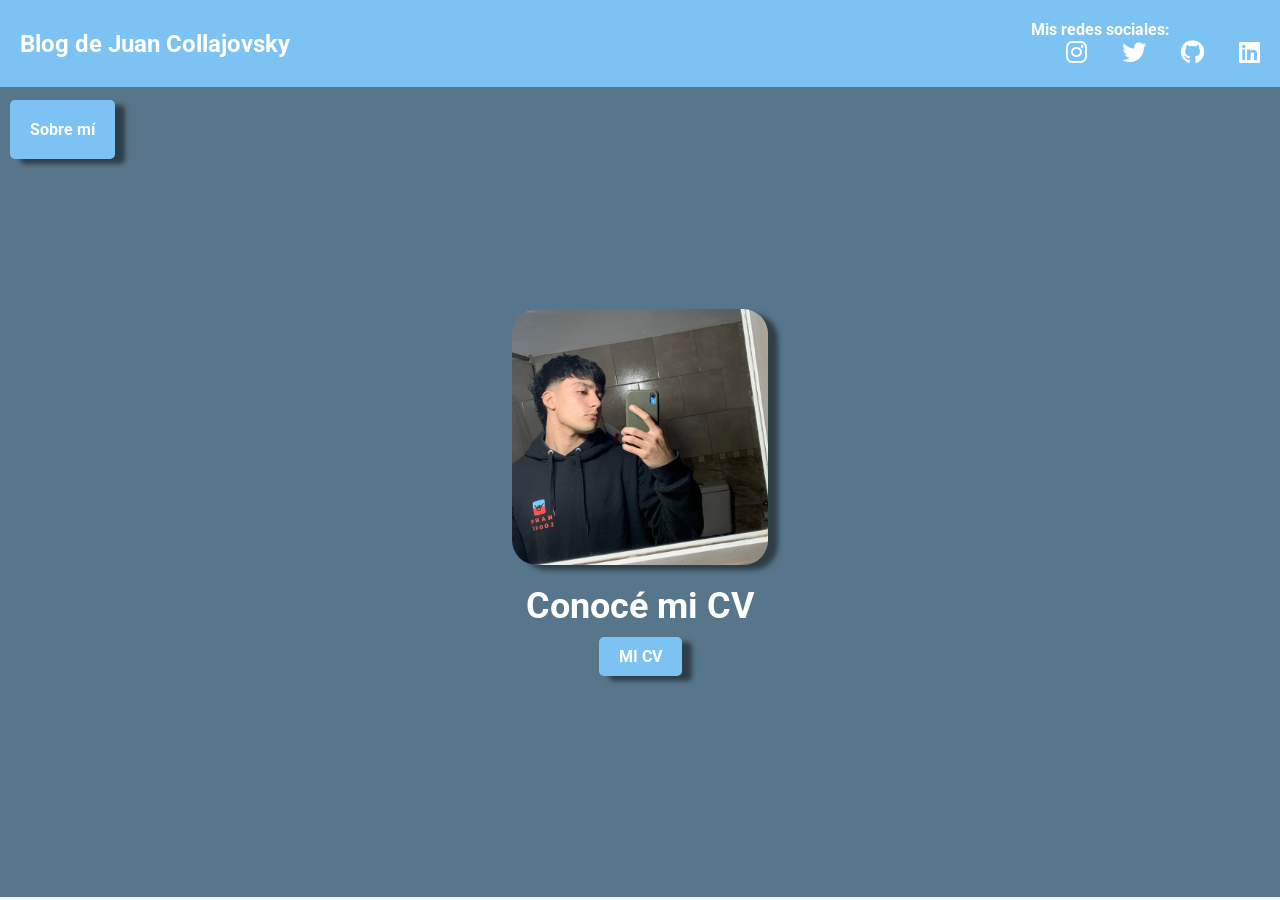
==== index.html @ 55a8a2fd "add files via upload" ====
<!DOCTYPE html>
<html lang="es">
<head>
    <meta charset="UTF-8">
    <meta name="viewport" content="width=device-width, initial-scale=1.0">
    <title>Mi Blog</title>
    <link rel="stylesheet" href="main.css">
    <link href="https://fonts.googleapis.com/css2?family=Roboto:wght@300;700&display=swap" rel="stylesheet">
</head>
<body>
    <header>
        <div class="logo">
            <h1>Blog de Juan Collajovsky</h1>
        </div>
        <nav class="social">
            <h4> Mis redes sociales:</h4>
            <link rel="stylesheet" href="https://cdnjs.cloudflare.com/ajax/libs/font-awesome/6.0.0-beta3/css/all.min.css">
            <ul>
                <li><a href="https://www.instagram.com/juani.colla/"><i class="fab fa-instagram"></i></a></li>
                <li><a href="https://x.com/juancollajovsky"><i class="fab fa-twitter"></i></a></li>
                <li><a href="https://github.com/juanicolla"><i class="fa-brands fa-github"></i></a></li>
                <li><a href="https://www.linkedin.com/in/juancollajovsky/"><i class="fa-brands fa-linkedin"></i></a></li>
            </ul>
        </nav>
    </header>
    
    <section class="hero">
        <div> <a href="perfil.html" target="_blank" class="about-me-button">Sobre mí</a> </div>
        
        <img src="imagenes\foto.header.jpg.jpeg" alt="Imagen de cabecera" class="header-image">
        
        <h2>Conocé mi CV</h2>
        
        <a href="imagenes\foto.CVjpg.jpg" target="_blank" class="cv-button">MI CV</a>
    </section>
    
    <script src="app.js"></script>
</body>
</html>
---- main.css ----
* {
    margin: 0;
    padding: 0;
    box-sizing: border-box;
}

body {
    font-family: 'Roboto', sans-serif;
    background-color: #f4f4f4;
    height: 100vh;
}

header {
    display: flex;
    justify-content: space-between;
    align-items: center;
    padding: 20px;
    background-color: #7cc3f3; 
}

.logo h1 {
    font-size: 24px;
    color: white;
}

.social h4 {
    color: #ffffff;
    margin-right: 10px;
}

.social ul {
    list-style: none;
    display: flex;
}

.social ul li {
    margin-left: 35px; 
}

.social ul li a {
    color: white;
    font-size: 24px;
    text-decoration: none;
}


.hero {
    display: flex;
    flex-direction: column;  
    justify-content: center;
    align-items: center;
    height: 90vh;
    background-color: #57768b;
    text-align: center;
    overflow: hidden;
}

.header-image {
    max-width: 20%;  
    height: auto;
    object-fit: contain;
    border-radius: 25px;
    box-shadow:10px 5px 5px #2e3e47;
}

.hero h2 {
    margin-top: 20px;
    font-size: 36px;
    color: white;
}

.hero a.cv-button {
    display: inline-block;
    margin-top: 10px;
    padding: 10px 20px;
    background-color: #7cc3f3;
    color: white;
    text-decoration: none;
    border-radius: 5px;
    font-weight: bold;
    transition: background-color 0.3s ease;
    box-shadow:10px 5px 5px #2e3e47;
}

.hero a.cv-button:hover {
    background-color: #2ca5f5;
}

.about-me-button {
    position: absolute;
    top: 100px;
    left: 10px;
    background-color: #7cc3f3;
    color: white;
    padding: 20px 20px;
    border-radius: 5px;
    text-decoration: none;
    font-weight: bold;
    transition: background-color 0.3s ease;
    box-shadow:10px 5px 5px #2e3e47;
}

.about-me-button:hover {
    background-color: #2ca5f5;
}
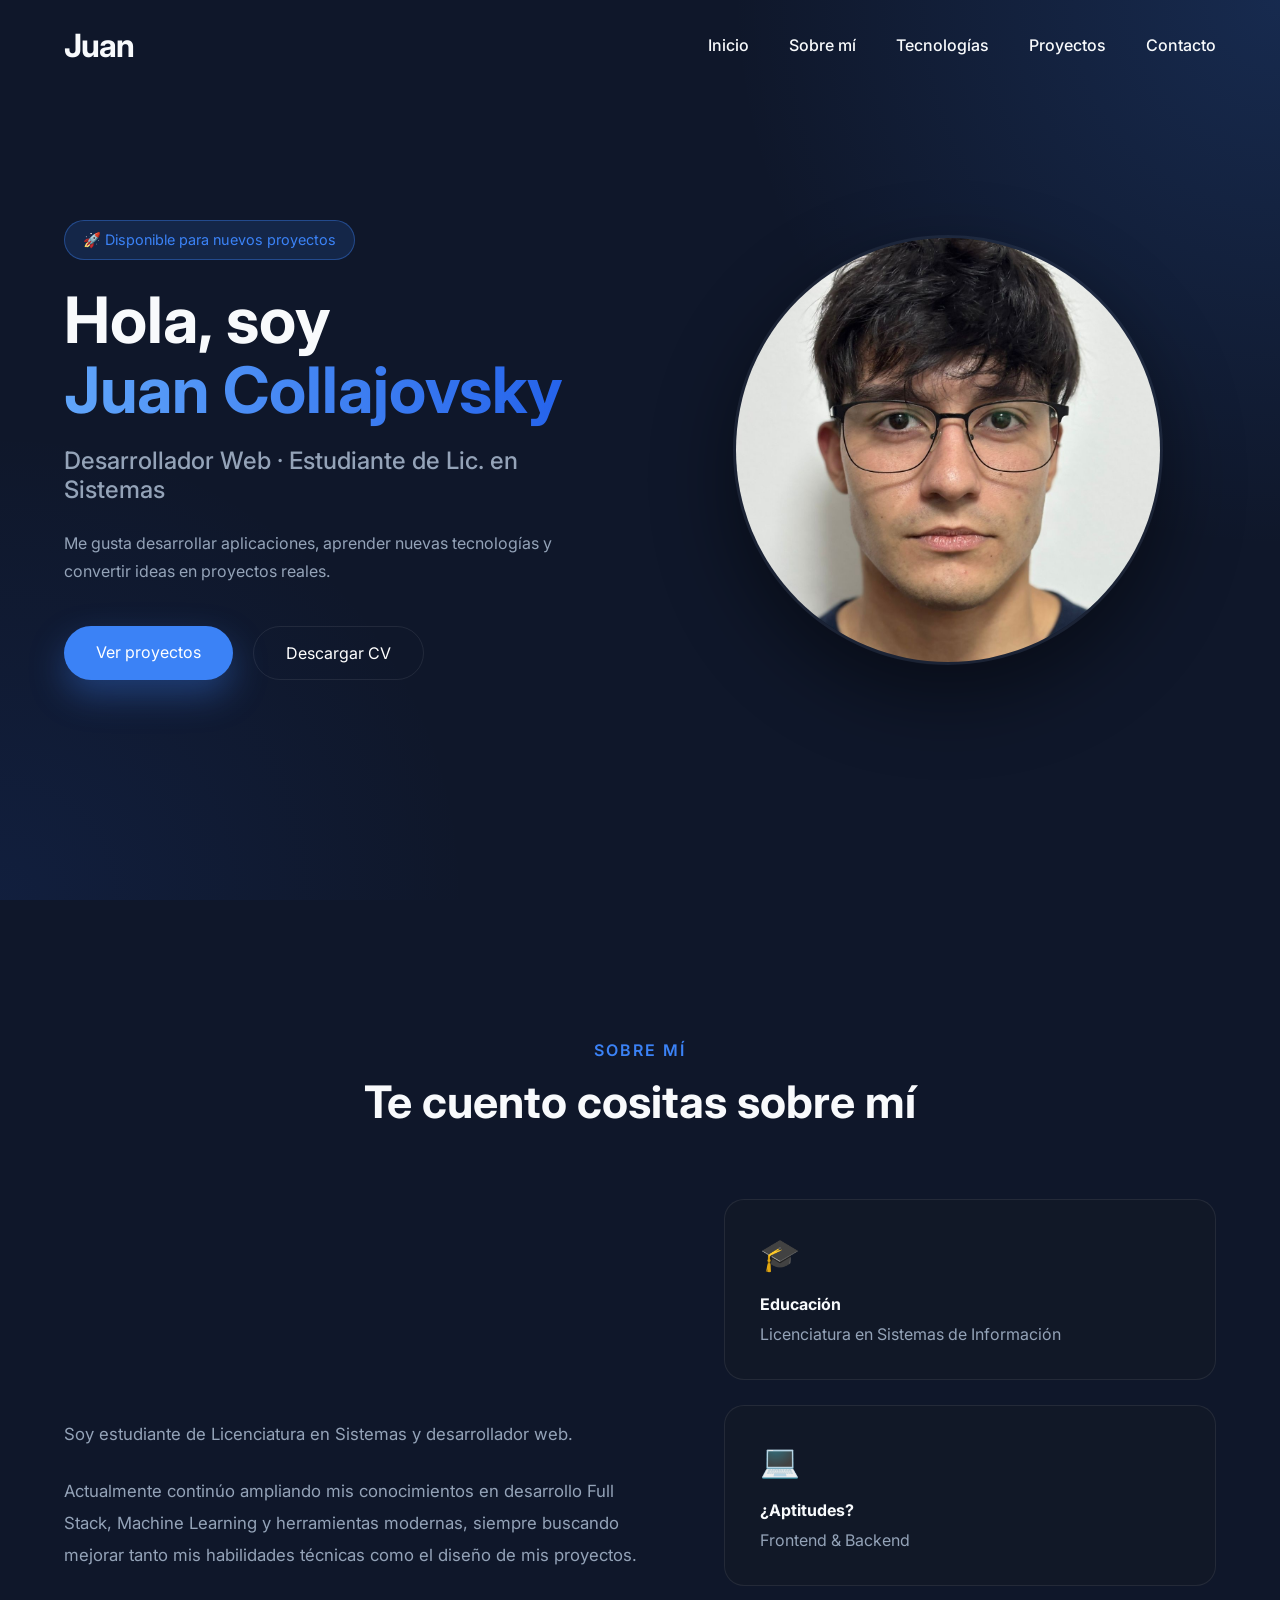
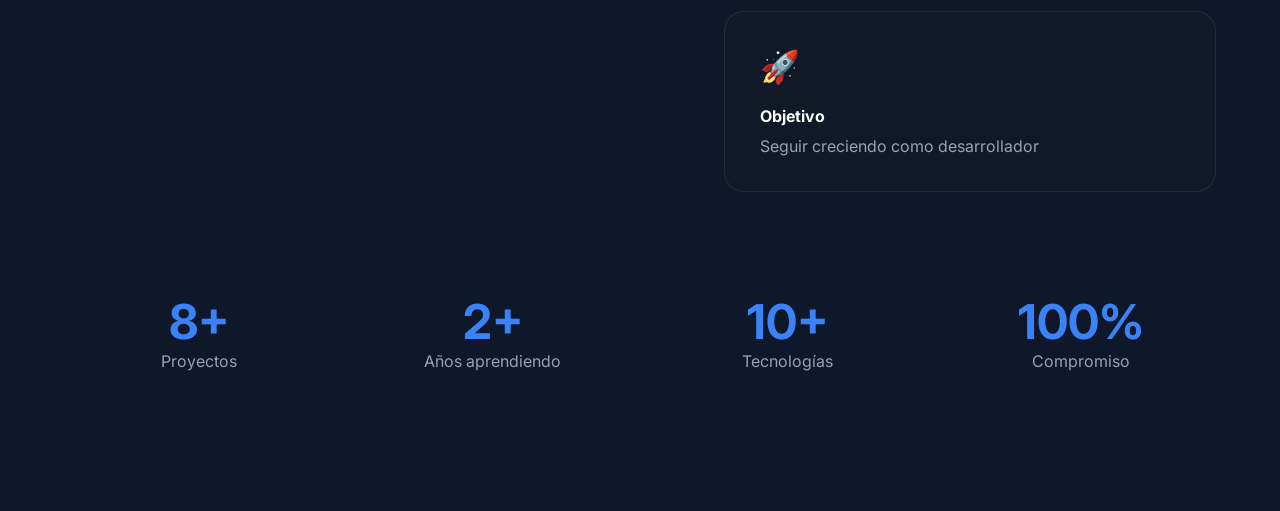
==== commit 499c6018: "se agregaron todos los archivos" ====
--- a/index.html
+++ b/index.html
@@ -1,39 +1,218 @@
 <!DOCTYPE html>
 <html lang="es">
+
 <head>
     <meta charset="UTF-8">
     <meta name="viewport" content="width=device-width, initial-scale=1.0">
-    <title>Mi Blog</title>
-    <link rel="stylesheet" href="main.css">
-    <link href="https://fonts.googleapis.com/css2?family=Roboto:wght@300;700&display=swap" rel="stylesheet">
+
+    <title>Juan Collajovsky | Portfolio</title>
+
+    <link rel="preconnect" href="https://fonts.googleapis.com">
+    <link rel="preconnect" href="https://fonts.gstatic.com" crossorigin>
+
+    <link href="https://fonts.googleapis.com/css2?family=Inter:wght@300;400;500;600;700&display=swap" rel="stylesheet">
+
+    <link rel="stylesheet" href="css/style.css">
+    <link rel="stylesheet" href="css/animations.css">
+    <link rel="stylesheet" href="css/responsive.css">
 </head>
+
 <body>
-    <header>
-        <div class="logo">
-            <h1>Blog de Juan Collajovsky</h1>
+
+
+<header>
+
+    <div class="container">
+
+        <nav class="navbar">
+
+            <h2 class="logo">Juan</h2>
+
+            <ul class="nav-links">
+
+                <li><a href="#inicio">Inicio</a></li>
+
+                <li><a href="#sobre-mi">Sobre mí</a></li>
+
+                <li><a href="#">Tecnologías</a></li>
+
+                <li><a href="#">Proyectos</a></li>
+
+                <li><a href="#">Contacto</a></li>
+
+            </ul>
+
+        </nav>
+
+    </div>
+
+</header>
+
+<main>
+
+    <section class="hero">
+
+        <div class="container hero-content">
+
+            <div class="hero-text">
+
+                <span class="badge">
+                    🚀 Disponible para nuevos proyectos
+                </span>
+
+                <h1>
+                    Hola, soy <br>
+                    <span>Juan Collajovsky</span>
+                </h1>
+
+                <h2>
+                    Desarrollador Web · Estudiante de Lic. en Sistemas
+                </h2>
+
+                <p>
+
+                    Me gusta desarrollar aplicaciones,
+                    aprender nuevas tecnologías y convertir ideas
+                    en proyectos reales.
+
+                </p>
+
+                <div class="hero-buttons">
+
+                    <a href="#proyectos" class="btn-primary">
+                        Ver proyectos
+                    </a>
+
+                    <a href="assets\images\cv.jpg" class="btn-secondary">
+                        Descargar CV
+                    </a>
+
+                </div>
+
+            </div>
+
+            <div class="hero-image">
+
+                <div class="image-circle">
+
+                    <img src="assets\images\foto.header.jpg.jpeg" alt="Juan">
+
+                </div>
+
+            </div>
+
         </div>
-        <nav class="social">
-            <h4> Mis redes sociales:</h4>
-            <link rel="stylesheet" href="https://cdnjs.cloudflare.com/ajax/libs/font-awesome/6.0.0-beta3/css/all.min.css">
-            <ul>
-                <li><a href="https://www.instagram.com/juani.colla/"><i class="fab fa-instagram"></i></a></li>
-                <li><a href="https://x.com/juancollajovsky"><i class="fab fa-twitter"></i></a></li>
-                <li><a href="https://github.com/juanicolla"><i class="fa-brands fa-github"></i></a></li>
-                <li><a href="https://www.linkedin.com/in/juancollajovsky/"><i class="fa-brands fa-linkedin"></i></a></li>
-            </ul>
-        </nav>
-    </header>
-    
-    <section class="hero">
-        <div> <a href="perfil.html" target="_blank" class="about-me-button">Sobre mí</a> </div>
-        
-        <img src="imagenes\foto.header.jpg.jpeg" alt="Imagen de cabecera" class="header-image">
-        
-        <h2>Conocé mi CV</h2>
-        
-        <a href="imagenes\foto.CVjpg.jpg" target="_blank" class="cv-button">MI CV</a>
+
     </section>
-    
-    <script src="app.js"></script>
+
+    <section class="about" id="sobre-mi">
+
+    <div class="container">
+
+        <div class="section-title">
+
+            <span>Sobre mí</span>
+
+            <h2>Te cuento cositas sobre mí</h2>
+
+        </div>
+
+        <div class="about-content">
+
+            <div class="about-text">
+
+                <p>
+
+                    Soy estudiante de Licenciatura en Sistemas y desarrollador web.
+
+                </p>
+
+                <p>
+
+                    Actualmente continúo ampliando mis conocimientos en desarrollo Full Stack, Machine Learning y herramientas modernas, siempre buscando mejorar tanto mis habilidades técnicas como el diseño de mis proyectos.
+
+                </p>
+
+            </div>
+
+            <div class="about-cards">
+
+                <div class="info-card">
+
+                    <h3>🎓</h3>
+
+                    <h4>Educación</h4>
+
+                    <p>Licenciatura en Sistemas de Información</p>
+
+                </div>
+
+                <div class="info-card">
+
+                    <h3>💻</h3>
+
+                    <h4>¿Aptitudes?</h4>
+
+                    <p>Frontend & Backend</p>
+
+                </div>
+
+                <div class="info-card">
+
+                    <h3>🚀</h3>
+
+                    <h4>Objetivo</h4>
+
+                    <p>Seguir creciendo como desarrollador</p>
+
+                </div>
+
+            </div>
+
+        </div>
+
+        <div class="stats">
+
+    <div class="stat">
+
+        <h2>8+</h2>
+
+        <p>Proyectos</p>
+
+    </div>
+
+    <div class="stat">
+
+        <h2>2+</h2>
+
+        <p>Años aprendiendo</p>
+
+    </div>
+
+    <div class="stat">
+
+        <h2>10+</h2>
+
+        <p>Tecnologías</p>
+
+    </div>
+
+    <div class="stat">
+
+        <h2>100%</h2>
+
+        <p>Compromiso</p>
+
+    </div>
+
+</div>
+
+    </div>
+
+</section>
+
+</main>
+
 </body>
-</html> 
+
+</html>
--- a/css/style.css
+++ b/css/style.css
@@ -0,0 +1,520 @@
+:root{
+
+    --background:#0F172A;
+    --surface:#111827;
+
+    --primary:#3B82F6;
+    --primary-hover:#2563EB;
+
+    --text:#F8FAFC;
+    --text-secondary:#94A3B8;
+
+    --border:rgba(255,255,255,.08);
+
+    --radius:18px;
+
+}
+
+*{
+    margin:0;
+    padding:0;
+    box-sizing:border-box;
+}
+
+html{
+    scroll-behavior:smooth;
+}
+
+body{
+
+    font-family:"Inter",sans-serif;
+
+    background:var(--background);
+
+    color:var(--text);
+
+}
+
+.container{
+
+    width:min(1200px,90%);
+    margin:auto;
+
+}
+
+header{
+
+    position:fixed;
+
+    width:100%;
+
+    top:0;
+
+    left:0;
+
+    z-index:999;
+
+    transition:.4s ease;
+
+}
+
+header.scrolled{
+
+    background:rgba(15,23,42,.75);
+
+    backdrop-filter:blur(18px);
+
+    border-bottom:1px solid var(--border);
+
+    box-shadow:0 10px 30px rgba(0,0,0,.2);
+
+}
+
+.navbar{
+
+    display:flex;
+
+    justify-content:space-between;
+
+    align-items:center;
+
+    height:90px;
+
+}
+
+.logo{
+
+    font-size:2rem;
+
+    font-weight:700;
+
+    letter-spacing:-1px;
+
+    cursor:pointer;
+
+    transition:.3s;
+
+}
+
+.logo:hover{
+
+    color:var(--primary);
+
+}
+
+.nav-links{
+
+    display:flex;
+
+    gap:40px;
+
+    list-style:none;
+
+}
+
+.nav-links a{
+
+    color:var(--text);
+
+    text-decoration:none;
+
+    transition:.3s;
+
+    font-weight:500;
+
+    position:relative;
+
+}
+
+.nav-links a::after{
+
+    content:"";
+
+    position:absolute;
+
+    width:0;
+
+    height:2px;
+
+    background:var(--primary);
+
+    left:0;
+
+    bottom:-8px;
+
+    transition:.3s;
+
+}
+
+.nav-links a:hover{
+
+    color:var(--primary);
+
+}
+
+.nav-links a:hover::after{
+
+    width:100%;
+
+}
+
+.hero{
+
+    min-height:100vh;
+
+    display:flex;
+
+    align-items:center;
+
+    background: radial-gradient(circle at top right, rgba(59,130,246,.18), transparent 35%),
+
+                radial-gradient(circle at bottom left, rgba(37,99,235,.10), transparent 30%),
+                var(--background);
+
+}
+
+.hero-content{
+
+    display:grid;
+
+    grid-template-columns:1fr 1fr;
+
+    align-items:center;
+
+    gap:80px;
+
+}
+
+.badge{
+
+    display:inline-block;
+
+    padding:10px 18px;
+
+    background:rgba(59,130,246,.15);
+
+    color:var(--primary);
+
+    border:1px solid rgba(59,130,246,.4);
+
+    border-radius:999px;
+
+    margin-bottom:25px;
+
+    font-size:.9rem;
+
+}
+
+.hero h1{
+
+    font-size:4rem;
+
+    line-height:1.1;
+
+    margin-bottom:20px;
+
+}
+
+.hero h1 span{
+
+    background:linear-gradient(90deg, #60A5FA, #2563EB);
+
+    -webkit-background-clip: text;
+
+    -webkit-text-fill-color: transparent;
+
+}
+
+.hero h2{
+
+    color:var(--text-secondary);
+
+    font-weight:500;
+
+    margin-bottom:25px;
+
+}
+
+.hero p{
+
+    max-width:550px;
+
+    color:var(--text-secondary);
+
+    line-height:1.8;
+
+    margin-bottom:40px;
+
+}
+
+.hero-buttons{
+
+    display:flex;
+
+    gap:20px;
+
+}
+
+.btn-primary{
+
+    background:var(--primary);
+
+    color:white;
+
+    text-decoration:none;
+
+    padding:16px 32px;
+
+    border-radius:999px;
+
+    transition:.3s;
+
+    box-shadow:0 15px 35px rgba(59,130,246,.35);
+
+}
+
+.btn-primary:hover{
+
+    background:var(--primary-hover);
+
+    transform:translateY(-3px);
+
+    box-shadow:0 25px 60px rgba(59,130,246,.45);
+
+}
+
+.btn-secondary{
+
+    border:1px solid var(--border);
+
+    padding:16px 32px;
+
+    color:white;
+
+    border-radius:999px;
+
+    text-decoration:none;
+
+    transition:.3s;
+
+}
+
+.btn-secondary:hover{
+
+    border-color:var(--primary);
+
+    color:var(--primary);
+
+}
+
+.hero-image{
+
+    display:flex;
+
+    justify-content:center;
+
+}
+
+.image-circle{
+
+    width:430px;
+
+    height:430px;
+
+    border-radius:50%;
+
+    display:flex;
+
+    justify-content:center;
+
+    align-items:center;
+
+    overflow:hidden;
+
+    position:relative;
+
+    border:3px solid rgba(255,255,255,.05);
+
+    box-shadow: 0 30px 80px rgba(0,0,0,.45);
+
+}
+
+.image-circle img{
+
+    width:100%;
+
+    height:100%;
+
+    object-fit:cover;
+
+}
+
+.image-circle::before{
+
+    content:"";
+
+    position:absolute;
+
+    width:520px;
+
+    height:520px;
+
+    background:radial-gradient(
+
+        rgba(59,130,246,.45),
+
+        transparent 70%
+
+    );
+
+    z-index:-1;
+
+}
+
+.about{
+
+    padding:140px 0;
+
+}
+
+.section-title{
+
+    text-align:center;
+
+    margin-bottom:70px;
+
+}
+
+.section-title span{
+
+    color:var(--primary);
+
+    font-weight:600;
+
+    text-transform:uppercase;
+
+    letter-spacing:2px;
+
+}
+
+.section-title h2{
+
+    margin-top:15px;
+
+    font-size:2.8rem;
+
+}
+
+.about-content{
+
+    display:grid;
+
+    grid-template-columns:1.2fr 1fr;
+
+    gap:70px;
+
+    align-items:center;
+
+}
+
+.about-text{
+
+    display:flex;
+
+    flex-direction:column;
+
+    gap:25px;
+
+}
+
+.about-text p{
+
+    color:var(--text-secondary);
+
+    font-size:1.05rem;
+
+    line-height:1.9;
+
+}
+
+.about-cards{
+
+    display:grid;
+
+    gap:25px;
+
+}
+
+.info-card{
+
+    background:var(--surface);
+
+    border:1px solid var(--border);
+
+    border-radius:20px;
+
+    padding:35px;
+
+    transition:.35s;
+
+}
+
+.info-card:hover{
+
+    transform:translateY(-8px);
+
+    border-color:var(--primary);
+
+}
+
+.info-card h3{
+
+    font-size:2rem;
+
+    margin-bottom:20px;
+
+}
+
+.info-card h4{
+
+    margin-bottom:10px;
+
+}
+
+.info-card p{
+
+    color:var(--text-secondary);
+
+}
+
+.stats{
+
+    margin-top:100px;
+
+    display:grid;
+
+    grid-template-columns:repeat(4,1fr);
+
+    gap:25px;
+
+}
+
+.stat{
+
+    text-align:center;
+
+}
+
+.stat h2{
+
+    color:var(--primary);
+
+    font-size:3rem;
+
+}
+
+.stat p{
+
+    color:var(--text-secondary);
+
+}
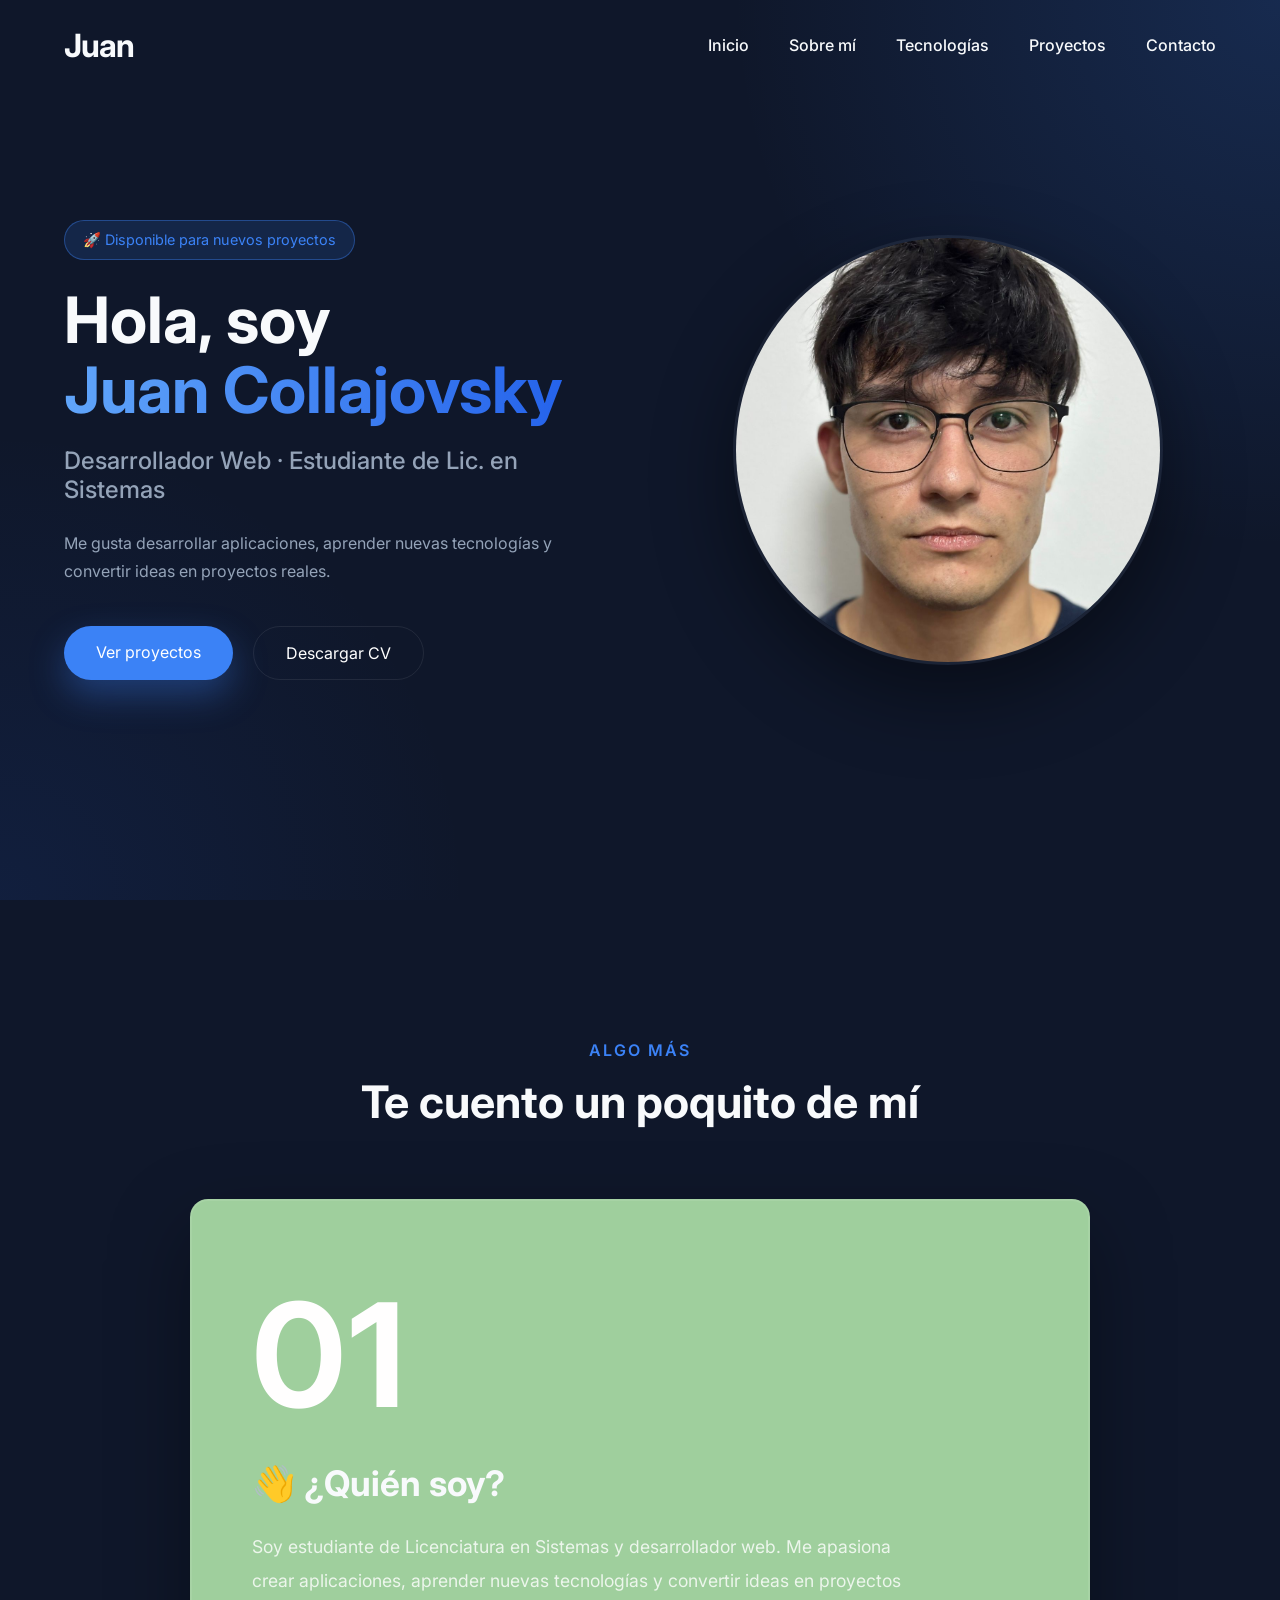
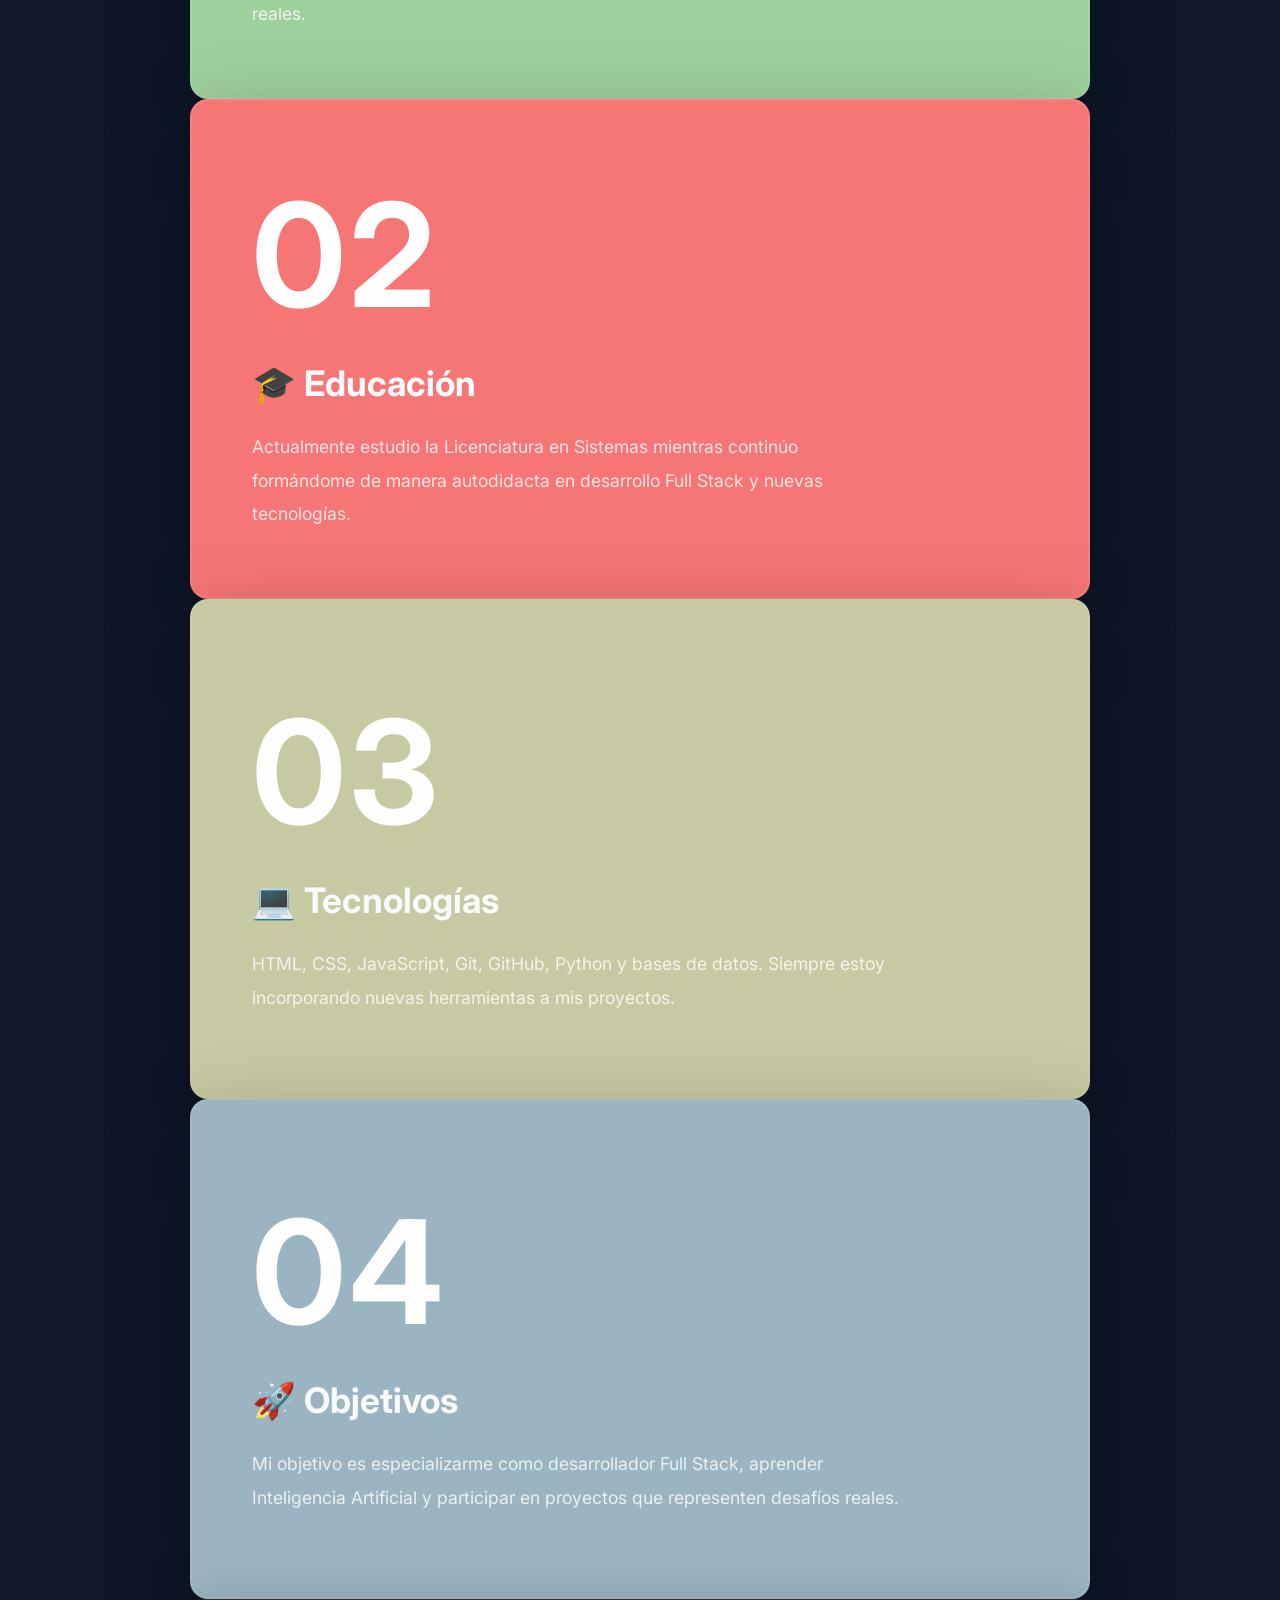
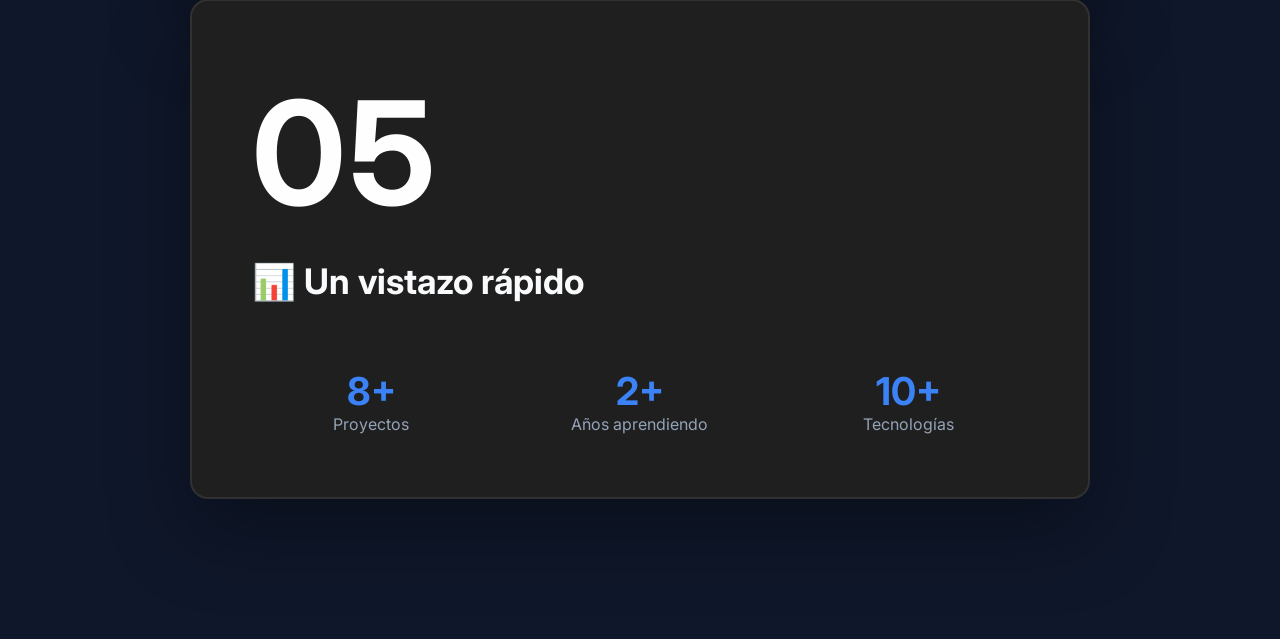
==== commit d4b96ba6: "se agregaron tarjetas con animacion" ====
--- a/index.html
+++ b/index.html
@@ -105,114 +105,129 @@
 
     </section>
 
-    <section class="about" id="sobre-mi">
+<section class="about" id="sobre-mi">
 
     <div class="container">
 
         <div class="section-title">
 
-            <span>Sobre mí</span>
-
-            <h2>Te cuento cositas sobre mí</h2>
+            <span>Algo más</span>
+
+            <h2>Te cuento un poquito de mí</h2>
 
         </div>
 
-        <div class="about-content">
-
-            <div class="about-text">
-
-                <p>
-
-                    Soy estudiante de Licenciatura en Sistemas y desarrollador web.
-
-                </p>
-
-                <p>
-
-                    Actualmente continúo ampliando mis conocimientos en desarrollo Full Stack, Machine Learning y herramientas modernas, siempre buscando mejorar tanto mis habilidades técnicas como el diseño de mis proyectos.
-
-                </p>
-
-            </div>
-
-            <div class="about-cards">
-
-                <div class="info-card">
-
-                    <h3>🎓</h3>
-
-                    <h4>Educación</h4>
-
-                    <p>Licenciatura en Sistemas de Información</p>
-
-                </div>
-
-                <div class="info-card">
-
-                    <h3>💻</h3>
-
-                    <h4>¿Aptitudes?</h4>
-
-                    <p>Frontend & Backend</p>
-
-                </div>
-
-                <div class="info-card">
-
-                    <h3>🚀</h3>
-
-                    <h4>Objetivo</h4>
-
-                    <p>Seguir creciendo como desarrollador</p>
-
-                </div>
-
-            </div>
+        <div class="cards-stack">
+
+            <article class="stack-card card-green">
+
+                <div class="card-content">
+
+                    <span class="card-number">01</span>
+
+                    <h3>👋 ¿Quién soy?</h3>
+
+                    <p>
+                        Soy estudiante de Licenciatura en Sistemas y desarrollador web.
+                        Me apasiona crear aplicaciones, aprender nuevas tecnologías
+                        y convertir ideas en proyectos reales.
+                    </p>
+
+                </div>
+
+            </article>
+
+            <article class="stack-card card-red">
+
+                <div class="card-content">
+
+                    <span class="card-number">02</span>
+
+                    <h3>🎓 Educación</h3>
+
+                    <p>
+                        Actualmente estudio la Licenciatura en Sistemas mientras continúo
+                        formándome de manera autodidacta en desarrollo Full Stack y nuevas tecnologías.
+                    </p>
+
+                </div>
+
+            </article>
+
+            <article class="stack-card card-yellow">
+
+                <div class="card-content">
+
+                    <span class="card-number">03</span>
+
+                    <h3>💻 Tecnologías</h3>
+
+                    <p>
+                        HTML, CSS, JavaScript, Git, GitHub, Python y bases de datos.
+                        Siempre estoy incorporando nuevas herramientas a mis proyectos.
+                    </p>
+
+                </div>
+
+            </article>
+
+            <article class="stack-card card-purple">
+
+                <div class="card-content">
+
+                    <span class="card-number">04</span>
+
+                    <h3>🚀 Objetivos</h3>
+
+                    <p>
+                        Mi objetivo es especializarme como desarrollador Full Stack,
+                        aprender Inteligencia Artificial y participar en proyectos
+                        que representen desafíos reales.
+                    </p>
+
+                </div>
+
+            </article>
+
+            <article class="stack-card card-dark">
+
+                <div class="card-content">
+
+                    <span class="card-number">05</span>
+
+                    <h3>📊 Un vistazo rápido</h3>
+
+                    <div class="card-stats">
+
+                        <div>
+                            <h4>8+</h4>
+                            <span>Proyectos</span>
+                        </div>
+
+                        <div>
+                            <h4>2+</h4>
+                            <span>Años aprendiendo</span>
+                        </div>
+
+                        <div>
+                            <h4>10+</h4>
+                            <span>Tecnologías</span>
+                        </div>
+
+                    </div>
+
+                </div>
+
+            </article>
 
         </div>
 
-        <div class="stats">
-
-    <div class="stat">
-
-        <h2>8+</h2>
-
-        <p>Proyectos</p>
-
     </div>
 
-    <div class="stat">
-
-        <h2>2+</h2>
-
-        <p>Años aprendiendo</p>
-
-    </div>
-
-    <div class="stat">
-
-        <h2>10+</h2>
-
-        <p>Tecnologías</p>
-
-    </div>
-
-    <div class="stat">
-
-        <h2>100%</h2>
-
-        <p>Compromiso</p>
-
-    </div>
-
-</div>
-
-    </div>
-
 </section>
 
 </main>
-
+<script src="js/script.js"></script>
 </body>
 
 </html>
--- a/css/style.css
+++ b/css/style.css
@@ -405,116 +405,122 @@
 
 }
 
-.about-content{
-
-    display:grid;
-
-    grid-template-columns:1.2fr 1fr;
-
-    gap:70px;
-
-    align-items:center;
-
-}
-
-.about-text{
-
-    display:flex;
-
-    flex-direction:column;
-
-    gap:25px;
-
-}
-
-.about-text p{
-
-    color:var(--text-secondary);
-
-    font-size:1.05rem;
-
-    line-height:1.9;
-
-}
-
-.about-cards{
-
-    display:grid;
-
-    gap:25px;
-
-}
-
-.info-card{
-
-    background:var(--surface);
-
-    border:1px solid var(--border);
-
-    border-radius:20px;
-
-    padding:35px;
-
-    transition:.35s;
-
-}
-
-.info-card:hover{
-
-    transform:translateY(-8px);
-
-    border-color:var(--primary);
-
-}
-
-.info-card h3{
-
-    font-size:2rem;
-
-    margin-bottom:20px;
-
-}
-
-.info-card h4{
-
-    margin-bottom:10px;
-
-}
-
-.info-card p{
-
-    color:var(--text-secondary);
-
-}
-
-.stats{
-
-    margin-top:100px;
-
-    display:grid;
-
-    grid-template-columns:repeat(4,1fr);
-
-    gap:25px;
-
-}
-
-.stat{
-
-    text-align:center;
-
-}
-
-.stat h2{
-
-    color:var(--primary);
-
-    font-size:3rem;
-
-}
-
-.stat p{
-
-    color:var(--text-secondary);
-
+.about{
+    padding:140px 0;
+}
+
+.cards-stack{
+    width:100%;
+    max-width:900px;
+    margin: 0 auto;
+
+}
+
+.stack-card{
+    position:sticky;
+    top: 80px;
+    height: 500px;
+    transition:transform .25s ease;
+}
+
+.stack-card:nth-child(1){
+    top: 80px;
+    z-index: 1;
+}
+
+.stack-card:nth-child(2){
+    top: 100px;
+    z-index: 2;
+}
+
+.stack-card:nth-child(3){
+    top: 120px;
+    z-index: 3;
+}
+
+.stack-card:nth-child(4){
+    top: 140px;
+    z-index: 4;
+}
+
+.stack-card:nth-child(5){
+    top: 160px;
+    z-index: 5;
+}
+
+.card-content{
+    height: 100%;
+    background: var(--surface);
+    border: 2px solid rgba(255,255,255,.08);
+    border-radius: var(--radius);
+    padding: 60px;
+    display: flex;
+    flex-direction: column;
+    justify-content: center;
+    box-shadow: 0 30px 80px rgba(0,0,0,.35);
+    overflow: hidden;
+    position: static;
+}
+
+.card-green .card-content{
+    background:#9fcf9d;
+}
+
+.card-red .card-content{
+    background:#F67676;
+}
+
+.card-yellow .card-content{
+    background:#c7c9a2;
+}
+
+
+.card-purple .card-content{
+    background:#9AB5C1;
+}
+
+.card-dark .card-content{
+    background:#1F1F1F;
+}
+
+
+.card-number{
+    color: rgb(255, 254, 254);
+    font-size: 9rem;
+    letter-spacing: 3px;
+    font-weight: 700;
+    margin-bottom: 20px;
+}
+
+.card-content h3{
+    font-size: 2.2rem;
+    margin-bottom: 25px;
+}
+
+.card-content p{
+    color: rgba(255, 255, 255, 0.8);
+    line-height: 1.9;
+    font-size: 1.1rem;
+    max-width: 650px;
+}
+
+.card-stats{
+    display: grid;
+    grid-template-columns: repeat(3, 1fr);
+    gap: 30px;
+    margin-top: 40px;
+    
+}
+
+.card-stats div{
+    text-align: center;
+}
+
+.card-stats h4{
+    color: var(--primary);
+    font-size: 2.4rem;
+}
+
+.card-stats span{
+    color: var(--text-secondary);
 }
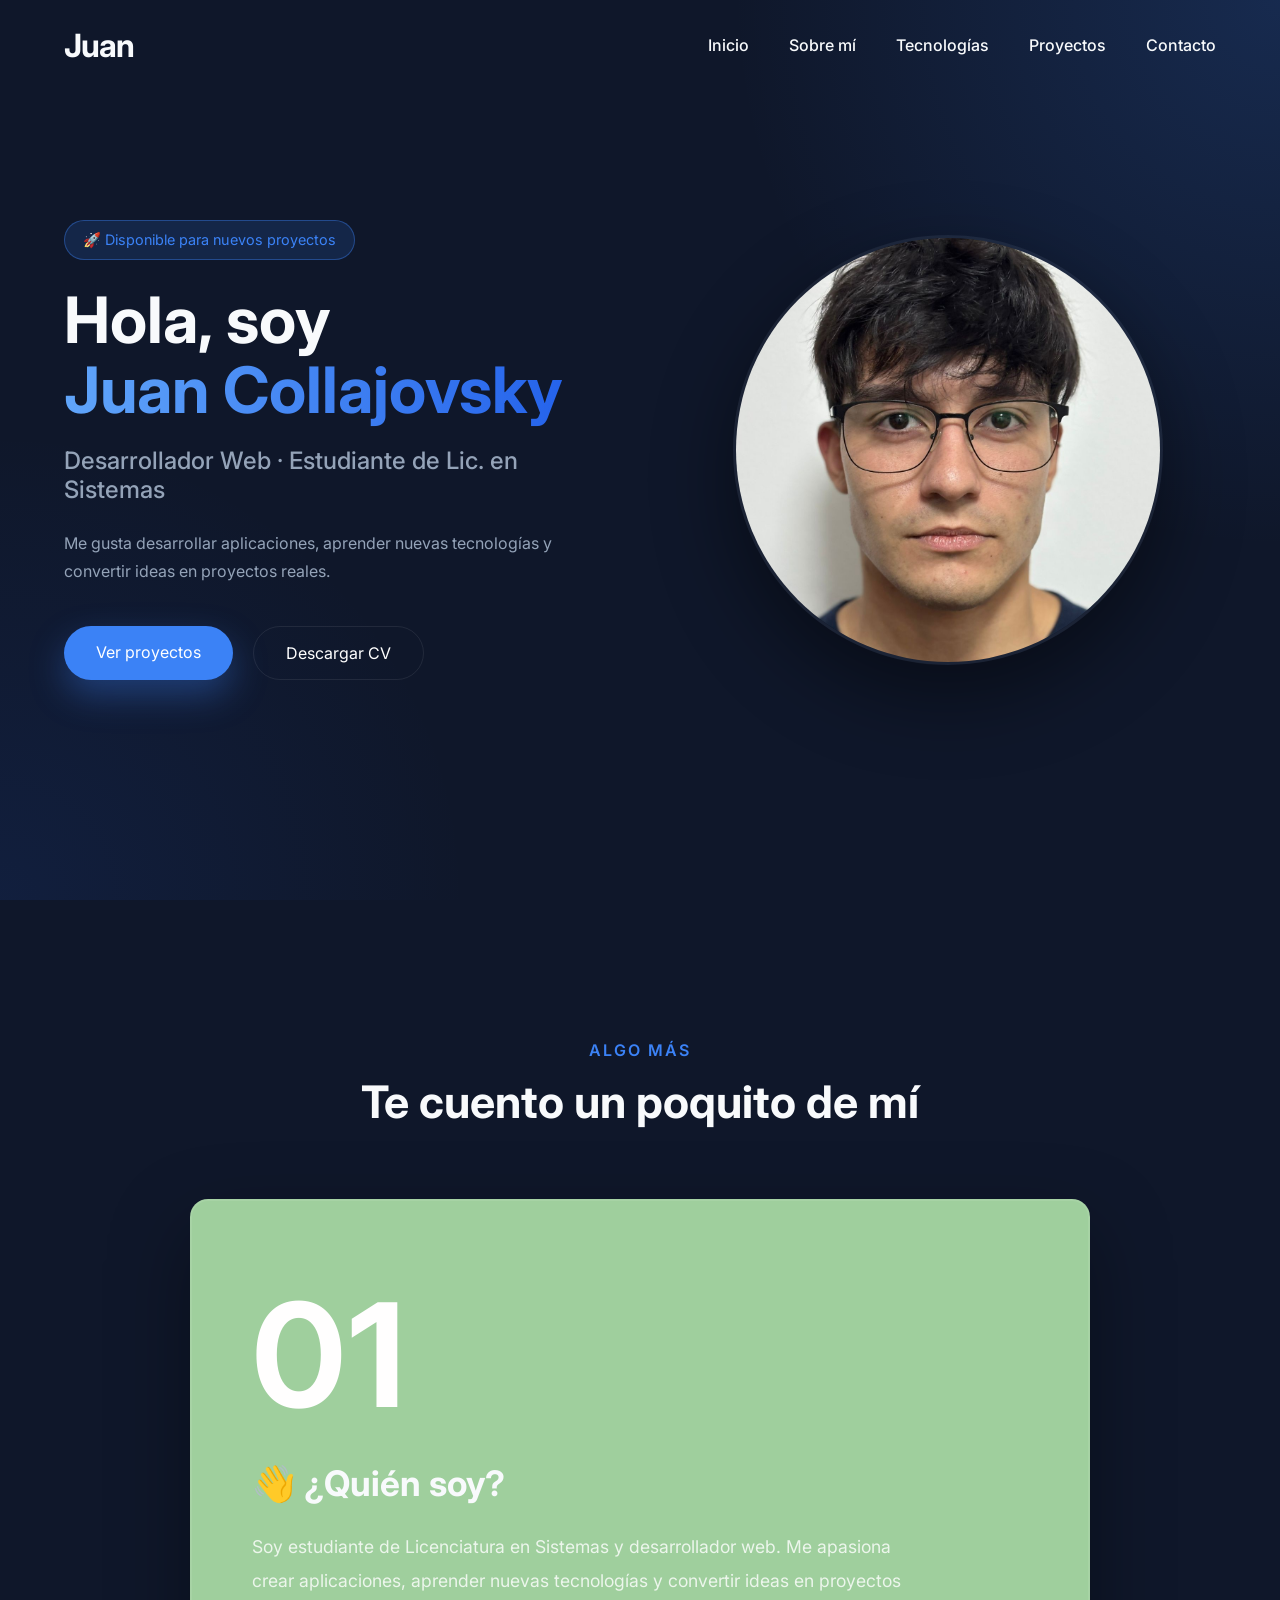
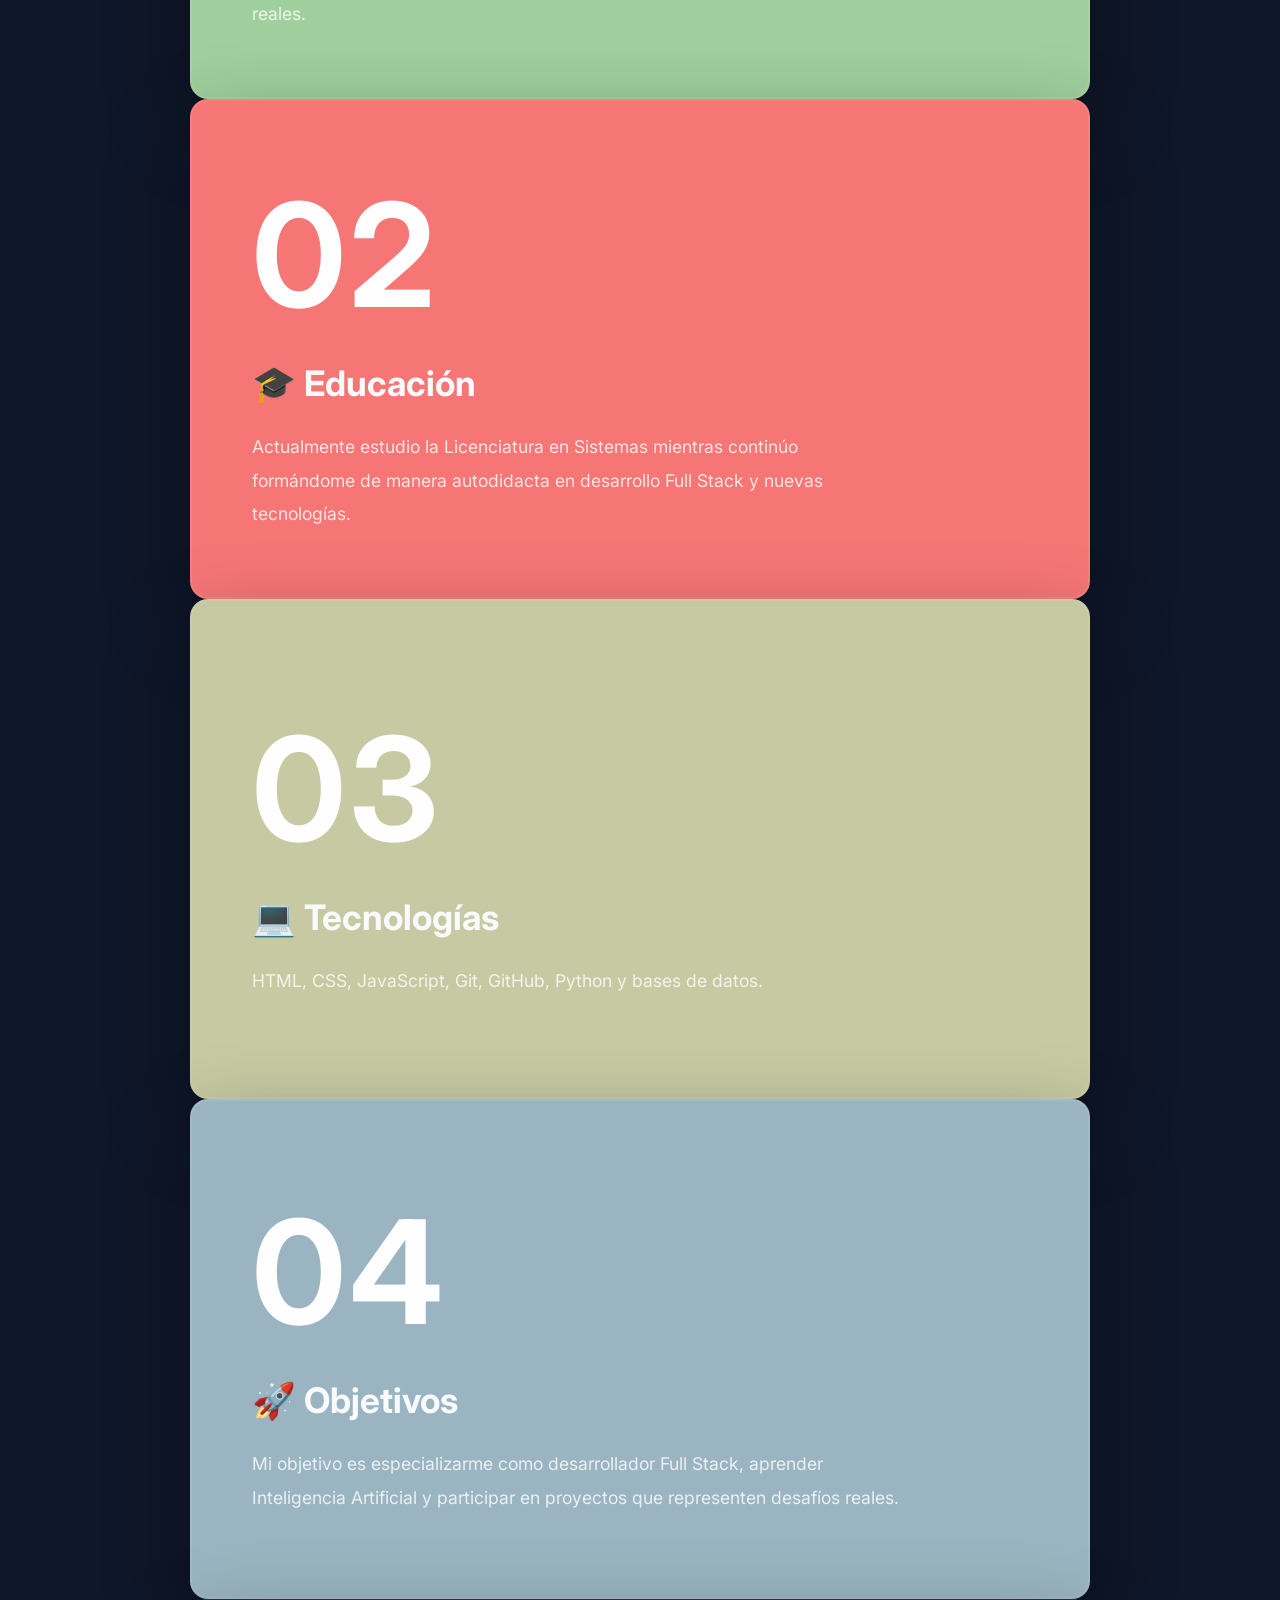
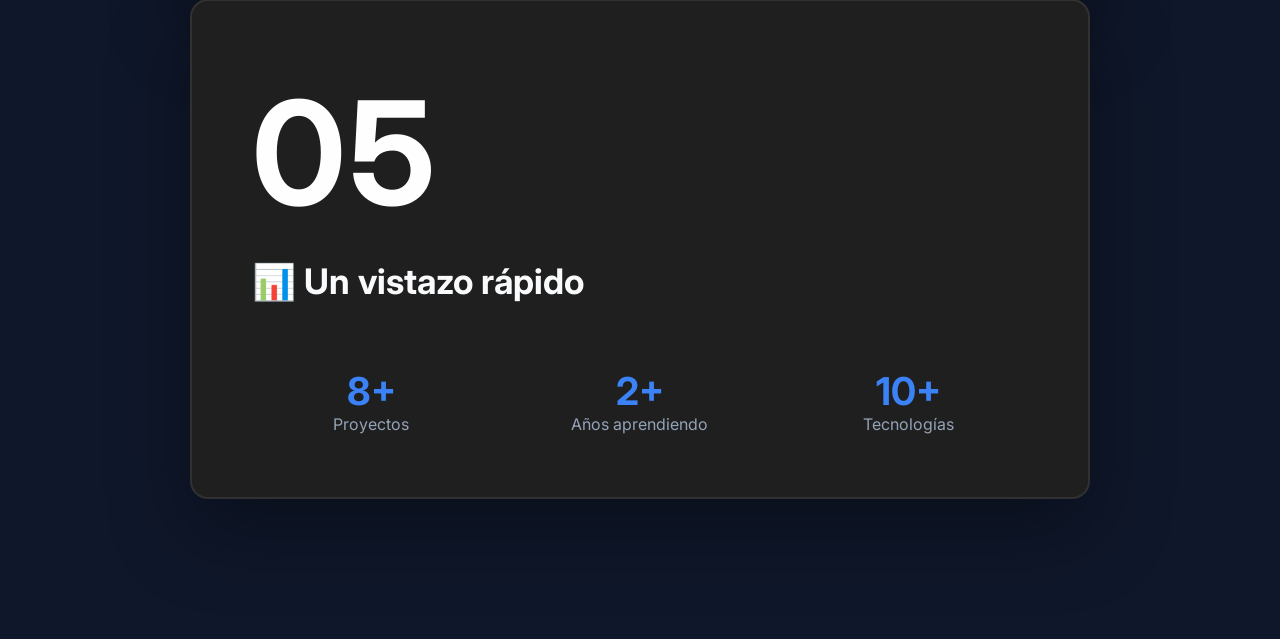
==== commit d519566c: "se edito seccion sobre mi" ====
--- a/index.html
+++ b/index.html
@@ -164,7 +164,6 @@
 
                     <p>
                         HTML, CSS, JavaScript, Git, GitHub, Python y bases de datos.
-                        Siempre estoy incorporando nuevas herramientas a mis proyectos.
                     </p>
 
                 </div>
--- a/css/style.css
+++ b/css/style.css
@@ -218,6 +218,8 @@
 .hero h1 span{
 
     background:linear-gradient(90deg, #60A5FA, #2563EB);
+
+    background-clip: text;
 
     -webkit-background-clip: text;
 
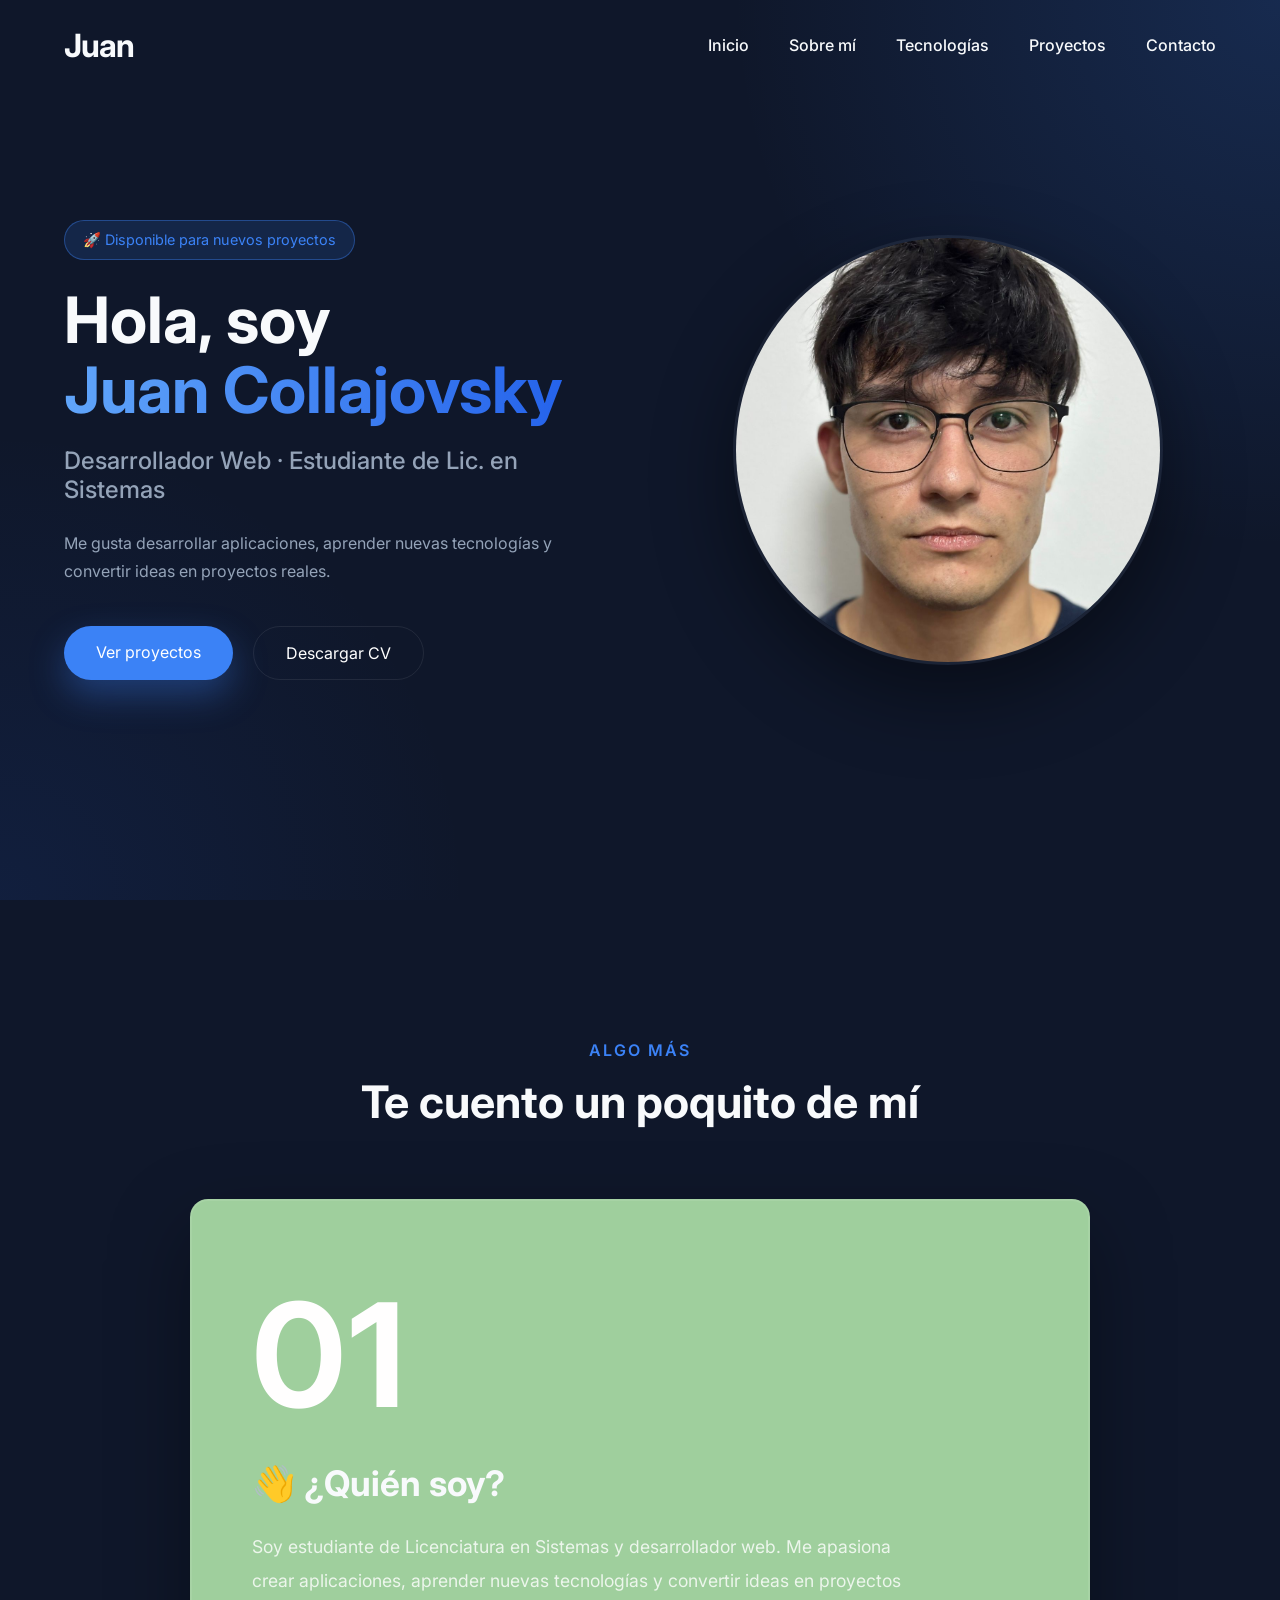
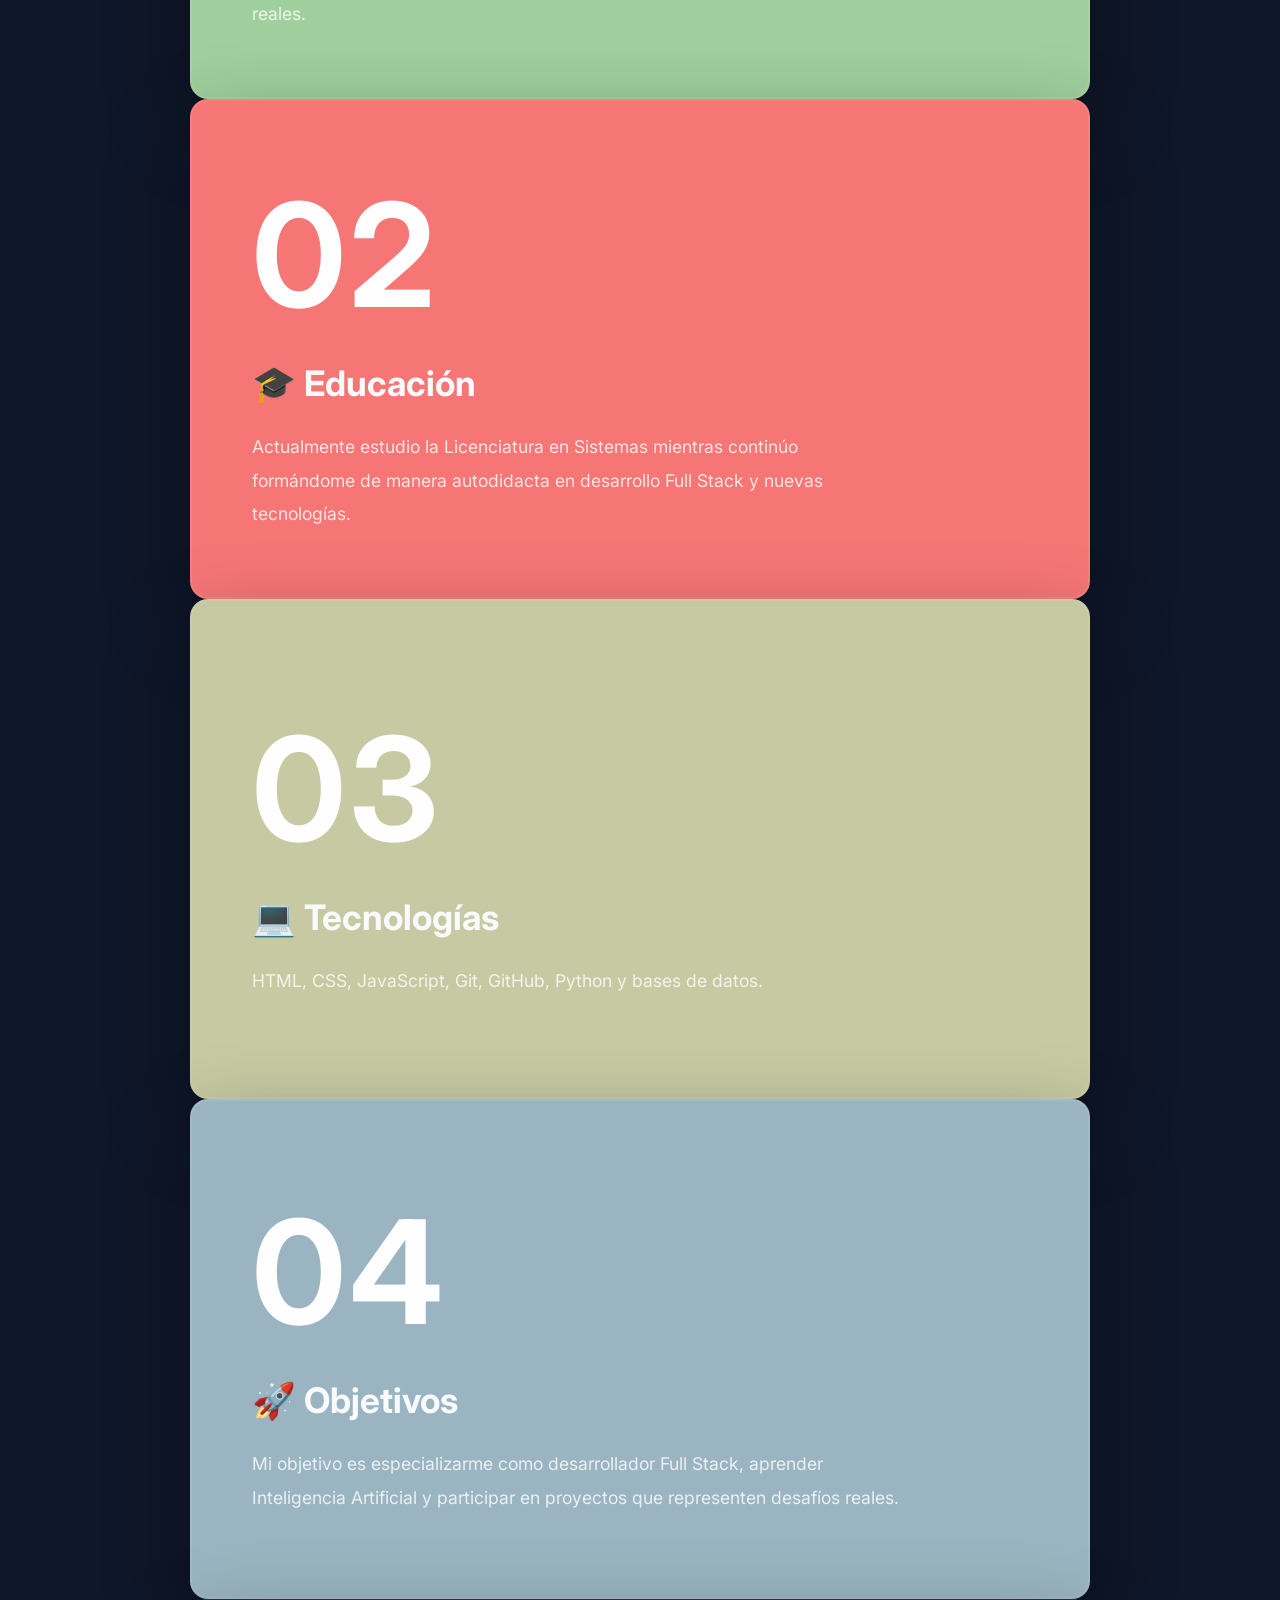
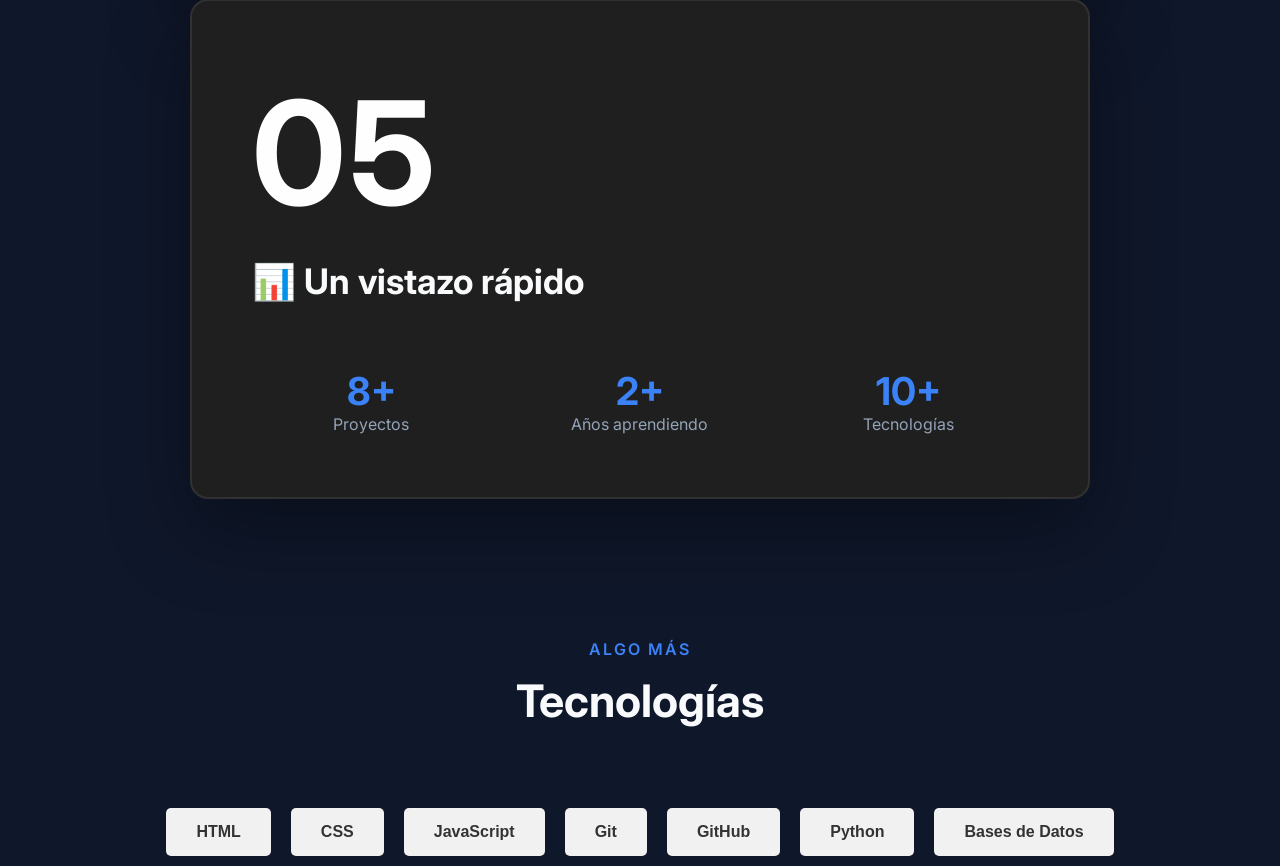
==== commit d5fed009: "se agrego seccion 'tecnologías'" ====
--- a/index.html
+++ b/index.html
@@ -34,7 +34,7 @@
 
                 <li><a href="#sobre-mi">Sobre mí</a></li>
 
-                <li><a href="#">Tecnologías</a></li>
+                <li><a href="#tecnologias">Tecnologías</a></li>
 
                 <li><a href="#">Proyectos</a></li>
 
@@ -105,128 +105,147 @@
 
     </section>
 
-<section class="about" id="sobre-mi">
-
-    <div class="container">
-
-        <div class="section-title">
-
-            <span>Algo más</span>
-
-            <h2>Te cuento un poquito de mí</h2>
+    <section class="about" id="sobre-mi">
+
+        <div class="container">
+
+            <div class="section-title">
+
+                <span>Algo más</span>
+
+                <h2>Te cuento un poquito de mí</h2>
+
+            </div>
+
+            <div class="cards-stack">
+
+                <article class="stack-card card-green">
+
+                    <div class="card-content">
+
+                        <span class="card-number">01</span>
+
+                        <h3>👋 ¿Quién soy?</h3>
+
+                        <p>
+                            Soy estudiante de Licenciatura en Sistemas y desarrollador web.
+                            Me apasiona crear aplicaciones, aprender nuevas tecnologías
+                            y convertir ideas en proyectos reales.
+                        </p>
+
+                    </div>
+
+                </article>
+
+                <article class="stack-card card-red">
+
+                    <div class="card-content">
+
+                        <span class="card-number">02</span>
+
+                        <h3>🎓 Educación</h3>
+
+                        <p>
+                            Actualmente estudio la Licenciatura en Sistemas mientras continúo
+                            formándome de manera autodidacta en desarrollo Full Stack y nuevas tecnologías.
+                        </p>
+
+                    </div>
+
+                </article>
+
+                <article class="stack-card card-yellow">
+
+                    <div class="card-content">
+
+                        <span class="card-number">03</span>
+
+                        <h3>💻 Tecnologías</h3>
+
+                        <p>
+                            HTML, CSS, JavaScript, Git, GitHub, Python y bases de datos.
+                        </p>
+
+                    </div>
+
+                </article>
+
+                <article class="stack-card card-purple">
+
+                    <div class="card-content">
+
+                        <span class="card-number">04</span>
+
+                        <h3>🚀 Objetivos</h3>
+
+                        <p>
+                            Mi objetivo es especializarme como desarrollador Full Stack,
+                            aprender Inteligencia Artificial y participar en proyectos
+                            que representen desafíos reales.
+                        </p>
+
+                    </div>
+
+                </article>
+
+                <article class="stack-card card-dark">
+
+                    <div class="card-content">
+
+                        <span class="card-number">05</span>
+
+                        <h3>📊 Un vistazo rápido</h3>
+
+                        <div class="card-stats">
+
+                            <div>
+                                <h4>8+</h4>
+                                <span>Proyectos</span>
+                            </div>
+
+                            <div>
+                                <h4>2+</h4>
+                                <span>Años aprendiendo</span>
+                            </div>
+
+                            <div>
+                                <h4>10+</h4>
+                                <span>Tecnologías</span>
+                            </div>
+
+                        </div>
+
+                    </div>
+
+                </article>
+
+            </div>
 
         </div>
 
-        <div class="cards-stack">
-
-            <article class="stack-card card-green">
-
-                <div class="card-content">
-
-                    <span class="card-number">01</span>
-
-                    <h3>👋 ¿Quién soy?</h3>
-
-                    <p>
-                        Soy estudiante de Licenciatura en Sistemas y desarrollador web.
-                        Me apasiona crear aplicaciones, aprender nuevas tecnologías
-                        y convertir ideas en proyectos reales.
-                    </p>
-
-                </div>
-
-            </article>
-
-            <article class="stack-card card-red">
-
-                <div class="card-content">
-
-                    <span class="card-number">02</span>
-
-                    <h3>🎓 Educación</h3>
-
-                    <p>
-                        Actualmente estudio la Licenciatura en Sistemas mientras continúo
-                        formándome de manera autodidacta en desarrollo Full Stack y nuevas tecnologías.
-                    </p>
-
-                </div>
-
-            </article>
-
-            <article class="stack-card card-yellow">
-
-                <div class="card-content">
-
-                    <span class="card-number">03</span>
-
-                    <h3>💻 Tecnologías</h3>
-
-                    <p>
-                        HTML, CSS, JavaScript, Git, GitHub, Python y bases de datos.
-                    </p>
-
-                </div>
-
-            </article>
-
-            <article class="stack-card card-purple">
-
-                <div class="card-content">
-
-                    <span class="card-number">04</span>
-
-                    <h3>🚀 Objetivos</h3>
-
-                    <p>
-                        Mi objetivo es especializarme como desarrollador Full Stack,
-                        aprender Inteligencia Artificial y participar en proyectos
-                        que representen desafíos reales.
-                    </p>
-
-                </div>
-
-            </article>
-
-            <article class="stack-card card-dark">
-
-                <div class="card-content">
-
-                    <span class="card-number">05</span>
-
-                    <h3>📊 Un vistazo rápido</h3>
-
-                    <div class="card-stats">
-
-                        <div>
-                            <h4>8+</h4>
-                            <span>Proyectos</span>
-                        </div>
-
-                        <div>
-                            <h4>2+</h4>
-                            <span>Años aprendiendo</span>
-                        </div>
-
-                        <div>
-                            <h4>10+</h4>
-                            <span>Tecnologías</span>
-                        </div>
-
-                    </div>
-
-                </div>
-
-            </article>
-
+    </section>
+
+    <!-- Nueva sección de Tecnologías -->
+    <section class="technologies" id="tecnologias">
+        <div class="container">
+            <div class="section-title">
+                <span>Algo más</span>
+                <h2>Tecnologías</h2>
+            </div>
+            <div class="tech-stack">
+                <button class="tech-btn">HTML</button>
+                <button class="tech-btn">CSS</button>
+                <button class="tech-btn">JavaScript</button>
+                <button class="tech-btn">Git</button>
+                <button class="tech-btn">GitHub</button>
+                <button class="tech-btn">Python</button>
+                <button class="tech-btn">Bases de Datos</button>
+            </div>
         </div>
-
-    </div>
-
-</section>
+    </section>
 
 </main>
 <script src="js/script.js"></script>
 </body>
 
-</html>+</html>
--- a/css/style.css
+++ b/css/style.css
@@ -525,4 +525,28 @@
 
 .card-stats span{
     color: var(--text-secondary);
-}+}
+
+.tech-stack {
+    display: flex;
+    flex-wrap: wrap;
+    justify-content: center;
+}
+
+.tech-btn {
+    margin: 10px;
+    padding: 15px 30px;
+    font-size: 16px;
+    font-weight: 600;
+    border: none;
+    border-radius: 5px;
+    cursor: pointer;
+    background-color: #f1f1f1;
+    color: #333;
+    transition: background-color 0.3s ease, color 0.3s ease;
+}
+
+.tech-btn:hover {
+    background-color: #333;
+    color: #fff;
+}
